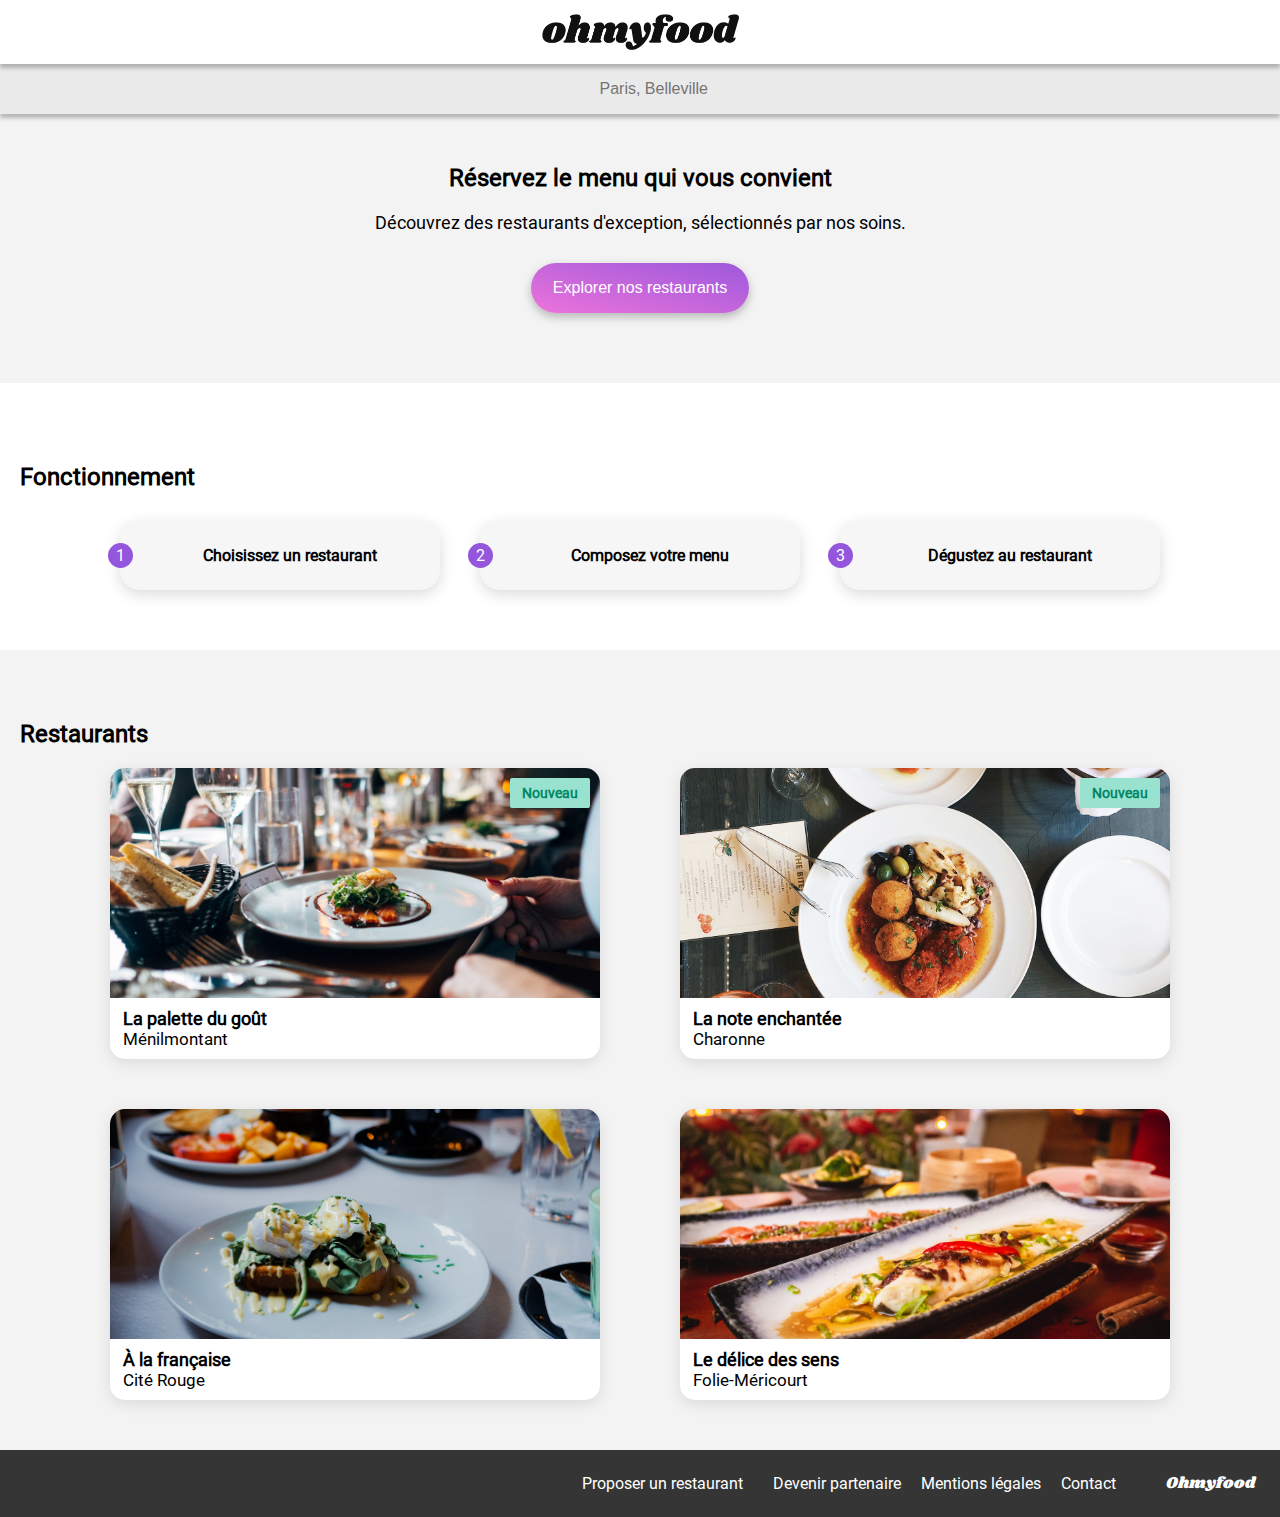
==== index.html @ fae08558 "modification de la page d'accueil + Rajout des div check pour les animations de la page restaurant" ====
<!DOCTYPE html>
<html lang="fr">
<head>
    <meta charset="UTF-8">
    <meta name="viewport" content="width=device-width, initial-scale=1.0">
    <link rel="stylesheet" href="assets/source/css/accueil.css">
    <link rel="stylesheet" href="https://cdnjs.cloudflare.com/ajax/libs/font-awesome/6.2.1/css/all.min.css"
    integrity="sha512-MV7K8+y+gLIBoVD59lQIYicR65iaqukzvf/nwasF0nqhPay5w/9lJmVM2hMDcnK1OnMGCdVK+iQrJ7lzPJQd1w=="
    crossorigin="anonymous" referrerpolicy="no-referrer">
    <link rel="preconnect" href="https://fonts.googleapis.com">
    <link rel="preconnect" href="https://fonts.gstatic.com" crossorigin>
    <link href="https://fonts.googleapis.com/css2?family=Shrikhand&display=swap" rel="stylesheet">
    <title>OHMYFOOD</title>
</head>
<body>
<!-- INDEX
<a href="restaurants/palette.html">lien vers palette</a> -->

<header>
    <img src="./assets/images/logo/ohmyfood.png" alt="logo du site ohmyfood">
</header>

<main>

   <!-- Localisation --> 
    <div class="localisation-container">
        <i class="fa-solid fa-location-dot"></i>
        <input type="text" placeholder="Paris, Belleville"></input>
    </div>

    <!-- MENU -->
  <section class="menu">
    <div class="menu-reservation">
        <h1>Réservez le menu qui vous convient</h1>
        <p>Découvrez des restaurants d'exception, sélectionnés par nos soins.</p>
        <a href="#container-restaurants">
            <button class="btn btn-home" type="button">Explorer nos restaurants</button>
        </a>
    </div>
</section>

    <!--Fonctionnement-->
    <div class="container-fonctionnement">
        <h2>Fonctionnement</h2>

       <!--Container principale des 3 étapes--> 
        <div class="container-steps">

            <!--Étape 1-->
            <div class="step-fonctionnement">
                <div class="circle-number">1</div>
                <i class="fa-solid fa-mobile-screen-button"></i>
                <p>Choisissez un restaurant</p>
            </div>

            <!--Étape 2-->
            <div class="step-fonctionnement">
                <div class="circle-number">2</div>
                <i class="fa-solid fa-list-ul"></i>
                <p>Composez votre menu</p>
            </div>

           <!--Étape3--> 
            <div class="step-fonctionnement">
                <div class="circle-number">3</div>
                <i class="fa-solid fa-store"></i>
                <p>Dégustez au restaurant</p>
            </div>
          </div>
        </div>

            <!--Restaurants--> 
            <div id="container-restaurants">
                <h2>Restaurants</h2>

                <!--Container de toutes les cartes des restaurants-->    
                <div class="container-cards-restaurant">

                    <!--Premier restaurant-->
                  <a href="./restaurants/palette.html">
                    <article class="card-restaurant">
                        <div class="container-img">
                            <img src="./assets/images/restaurants/jay-wennington-N_Y88TWmGwA-unsplash.jpg" alt="image d'un plat au restaurant">
                            <p class="nouveau">Nouveau</p>
                        </div>

                    <div class="container-card-bottom">
                       <div class="container-text">
                        <h3>La palette du goût</h3>
                        <p>Ménilmontant</p>
                       </div>

                        <div class="container-icon">
                          <button type="button"><i class="fa-solid fa-heart"></i></button>
                        </div>
                       </div>
                    </article>
                   </a>

                    <!--Deuxième restaurant-->
                  
                    <a href="#">
                        <article class="card-restaurant">
                            <div class="container-img">
                                <img src="./assets/images/restaurants/stil-u2Lp8tXIcjw-unsplash.jpg" alt="image d'un plat au restaurant">
                                <p class="nouveau">Nouveau</p>
                            </div>
    
                        <div class="container-card-bottom">
                           <div class="container-text">
                            <h3>La note enchantée</h3>
                            <p>Charonne</p>
                           </div>
    
                            <div class="container-icon">
                              <button type="button"><i class="fa-sharp fa-regular fa-heart"></i></button>
                            </div>
                           </div>
                        </article>
                       </a>

                    <!--Troisième restaurant-->
                   <a href="#">
                    <article class="card-restaurant">
                        <div class="container-img">
                            <img src="./assets/images/restaurants/toa-heftiba-DQKerTsQwi0-unsplash.jpg" alt="image d'un plat au restaurant">
                        </div>

                    <div class="container-card-bottom">  
                       <div class="container-text">
                        <h3>À la française</h3>
                        <p>Cité Rouge</p>
                       </div>

                        <div class="container-icon">
                          <i class="fa-regular fa-heart heart-icon"></i>
                        </div>
                       </div>
                    </article>
                   </a>

                    <!--Quatrième restaurant-->
                   <a href="#">
                    <article class="card-restaurant">
                        <div class="container-img">
                            <img src="./assets/images/restaurants/louis-hansel-shotsoflouis-qNBGVyOCY8Q-unsplash.jpg" alt="image d'un plat au restaurant">
                        </div>

                    <div class="container-card-bottom">  
                       <div class="container-text">
                        <h3>Le délice des sens</h3>
                        <p>Folie-Méricourt</p>
                       </div>

                        <div class="container-icon">
                          <i class="fa-regular fa-heart heart-icon"></i>
                        </div>
                       </div>
                    </article>
                   </a>

                </div>
            </div>
</main>

<!--Footer-->
<footer>
   <a href="./index.html"><h4>Ohmyfood</h4></a>

<div class="container-link">
    <div class="link">
        <i class="fa-solid fa-utensils"></i>
        <a href="#"><p>Proposer un restaurant</p></a>
    </div>

    <div class="link">
        <i class="fa-solid fa-handshake-angle"></i>
        <a href="#"><p>Devenir partenaire</p></a>
    </div>

    <div class="container-link-nav">
    <a href="#">Mentions légales</a>
    <a href="#">Contact</a>
  </div>
</div>
</footer>
    
</body>
</html>
---- assets/source/css/accueil.css ----
@font-face {
  font-family: "font-title";
  src: url(../../fonts/Shrikhand-Regular.ttf);
}
@font-face {
  font-family: "font-text";
  src: url(../../fonts/Roboto-Regular.ttf);
}
* {
  margin: 0;
  padding: 0;
  box-sizing: border-box;
  list-style-type: none;
  text-decoration: none;
}

body {
  font-family: "font-text", sans-serif;
}

a {
  color: black;
}

/** HEADER **/
header {
  display: flex;
  align-items: center;
  justify-content: center;
  box-shadow: 0 4px 4px 0 rgba(0, 0, 0, 0.2509803922);
  position: relative;
  z-index: 2;
}
header img {
  width: 197px;
  height: 36px;
  margin: 14px;
}

/** BOUTONS**/
.btn {
  background: linear-gradient(193.33deg, #9356dc -11.44%, #ff79da 123.93%);
  border: none;
  border-radius: 25px;
  box-shadow: 0 4px 10px 0 rgba(0, 0, 0, 0.2509803922);
  margin-bottom: 20px;
  color: white;
  font-size: 16px;
  font-weight: 500;
  padding: 13px 18px;
  transition: 0.3s all;
  width: 200px;
}
.btn:hover {
  opacity: 0.8;
  cursor: pointer;
}

/** FOOTER **/
footer {
  background: #353535;
  color: #ffffff;
}
footer a {
  color: white;
}
@media screen and (min-width: 1024px) {
  footer {
    display: flex;
    flex-direction: row-reverse;
  }
}
footer h4 {
  font-family: "font-title", sans-serif;
  font-style: 18px;
  font-weight: 400;
  padding: 22px 25px;
  gap: 16px;
}
footer .container-link {
  display: flex;
  flex-direction: column;
  gap: 7px;
  padding: 0 25px;
}
@media screen and (min-width: 1024px) {
  footer .container-link {
    display: flex;
    flex-direction: row;
    align-items: center;
    justify-content: center;
    gap: 20px;
  }
}
footer .link {
  display: flex;
  gap: 10px;
}
footer .link i {
  font-size: 11px;
  display: flex;
  justify-content: center;
  align-items: center;
}
footer .container-link-nav {
  display: flex;
  flex-direction: column;
  gap: 7px;
  padding-bottom: 30px;
}
@media screen and (min-width: 1024px) {
  footer .container-link-nav {
    display: flex;
    flex-direction: row;
    padding: 0;
    gap: 20px;
  }
}
footer .container-link-nav a {
  color: white;
  font-style: 16px;
}

/** LOCALISATION **/
.localisation-container {
  background: #eaeaea;
  display: flex;
  justify-content: center;
  align-items: center;
  gap: 17px;
  height: 50px;
  box-shadow: 0 4px 4px 0 rgba(0, 0, 0, 0.2509803922);
  position: relative;
  z-index: 1;
}
.localisation-container i {
  color: #353535;
  width: 12px;
  height: 16px;
}
.localisation-container input {
  font-size: 16px;
  max-width: 110px;
  background: transparent;
  border: none;
}

/** MENU **/
.menu {
  display: flex;
  justify-content: center;
  align-items: center;
  background: #f3f3f3;
}
.menu .menu-reservation {
  width: 80%;
  text-align: center;
  margin-bottom: 50px;
}
.menu .menu-reservation h1 {
  font-size: 24px;
  line-height: 28px;
  margin: 50px 0 20px;
}
.menu .menu-reservation p {
  font-size: 18px;
  line-height: 21px;
  margin-bottom: 30px;
}
.menu .menu-reservation .btn-home {
  width: 218px;
  height: 50px;
}

/** FONCTIONNEMENT **/
.container-fonctionnement {
  padding: 60px 0;
}
.container-fonctionnement h2 {
  max-width: 200px;
  margin: 20px;
}
.container-fonctionnement .container-steps {
  margin-top: 30px;
  display: flex;
  justify-content: center;
  align-items: center;
  flex-direction: column;
  flex-wrap: wrap;
  padding: 0 20px;
  gap: 40px;
}
@media screen and (min-width: 720px) {
  .container-fonctionnement .container-steps {
    flex-direction: column;
  }
}
@media screen and (min-width: 1024px) {
  .container-fonctionnement .container-steps {
    display: flex;
    flex-direction: row;
  }
}
.container-fonctionnement .step-fonctionnement {
  display: flex;
  justify-content: center;
  align-items: center;
  gap: 20px;
  background: #f6f6f6;
  max-width: 320px;
  border-radius: 20px;
  box-shadow: 0 4px 15px 0 rgba(0, 0, 0, 0.1490196078);
  position: relative;
  flex: 1;
  padding: 25px 40px;
}
.container-fonctionnement .circle-number {
  display: flex;
  justify-content: center;
  align-items: center;
  background: #9356dc;
  width: 25px;
  height: 25px;
  border-radius: 50px;
  color: white;
  position: absolute;
  left: -12px;
  top: calc(50% - 12.5px);
}
.container-fonctionnement i {
  color: #7e7e7e;
}
.container-fonctionnement .fa-store {
  color: #9356dc;
}
.container-fonctionnement p {
  font-size: 16px;
  font-weight: 600;
}

/** RESTAURANT **/
#container-restaurants {
  padding: 50px 0;
  background: #f3f3f3;
}
#container-restaurants h2 {
  font-size: 24px;
  margin: 20px;
}
#container-restaurants .container-cards-restaurant {
  display: flex;
  justify-content: center;
  align-items: center;
  flex-direction: column;
  gap: 40px;
  padding: 0 20px;
  max-width: 1080px;
  margin: 0 auto;
}
@media screen and (min-width: 1024px) {
  #container-restaurants .container-cards-restaurant {
    display: grid;
    grid-template-columns: repeat(2, 1fr);
    grid-gap: 30px 10px;
  }
}
@media screen and (min-width: 1200px) {
  #container-restaurants .container-cards-restaurant {
    grid-gap: 50px 80px;
  }
}
#container-restaurants .container-cards-restaurant a {
  position: relative;
  z-index: 1;
}
@media screen and (min-width: 769px) {
  #container-restaurants .container-cards-restaurant a {
    display: flex;
    align-items: center;
    justify-content: center;
  }
}
#container-restaurants .card-restaurant {
  background: #ffffff;
  height: auto;
  border-radius: 15px;
  box-shadow: 0 4px 15px 0 rgba(0, 0, 0, 0.1019607843);
  position: relative;
  width: 300px;
  max-width: 490px;
}
@media screen and (min-width: 375px) {
  #container-restaurants .card-restaurant {
    width: 350px;
  }
}
@media screen and (min-width: 1024px) {
  #container-restaurants .card-restaurant {
    width: 490px;
  }
}
#container-restaurants .container-img {
  display: flex;
}
#container-restaurants .container-img img {
  width: 100%;
  border-top-left-radius: 15px;
  border-top-right-radius: 15px;
  height: 230px;
  object-fit: cover;
}
#container-restaurants .container-img .nouveau {
  position: absolute;
  top: 10px;
  right: 10px;
  background: #99e2d0;
  width: 80px;
  height: 30px;
  display: flex;
  justify-content: center;
  align-items: center;
  border-radius: 2px;
  font-size: 14px;
  color: #008766;
  font-weight: 600;
}
#container-restaurants .container-card-bottom {
  display: flex;
  padding: 10px 0;
}
#container-restaurants .container-card-bottom .container-text {
  margin-left: 13px;
  width: 70%;
}
#container-restaurants .container-card-bottom .container-text h3 {
  font-size: 18px;
}
#container-restaurants .container-card-bottom .container-text p {
  font-size: 17px;
}
#container-restaurants .container-card-bottom .container-icon {
  display: flex;
  align-items: center;
  justify-content: end;
  width: 30%;
}
#container-restaurants .container-card-bottom .container-icon button {
  background: none;
  border: none;
  cursor: pointer;
}
#container-restaurants .container-card-bottom .container-icon i {
  margin-right: 13px;
  font-size: 22px;
  font-weight: lighter;
  position: absolute;
  z-index: 2;
  right: 0;
}
#container-restaurants .container-card-bottom .container-icon i:active, #container-restaurants .container-card-bottom .container-icon i:hover {
  background: linear-gradient(to bottom, #FF79DA, #9356DC);
  background-clip: text;
  color: transparent;
}

/*# sourceMappingURL=accueil.css.map */
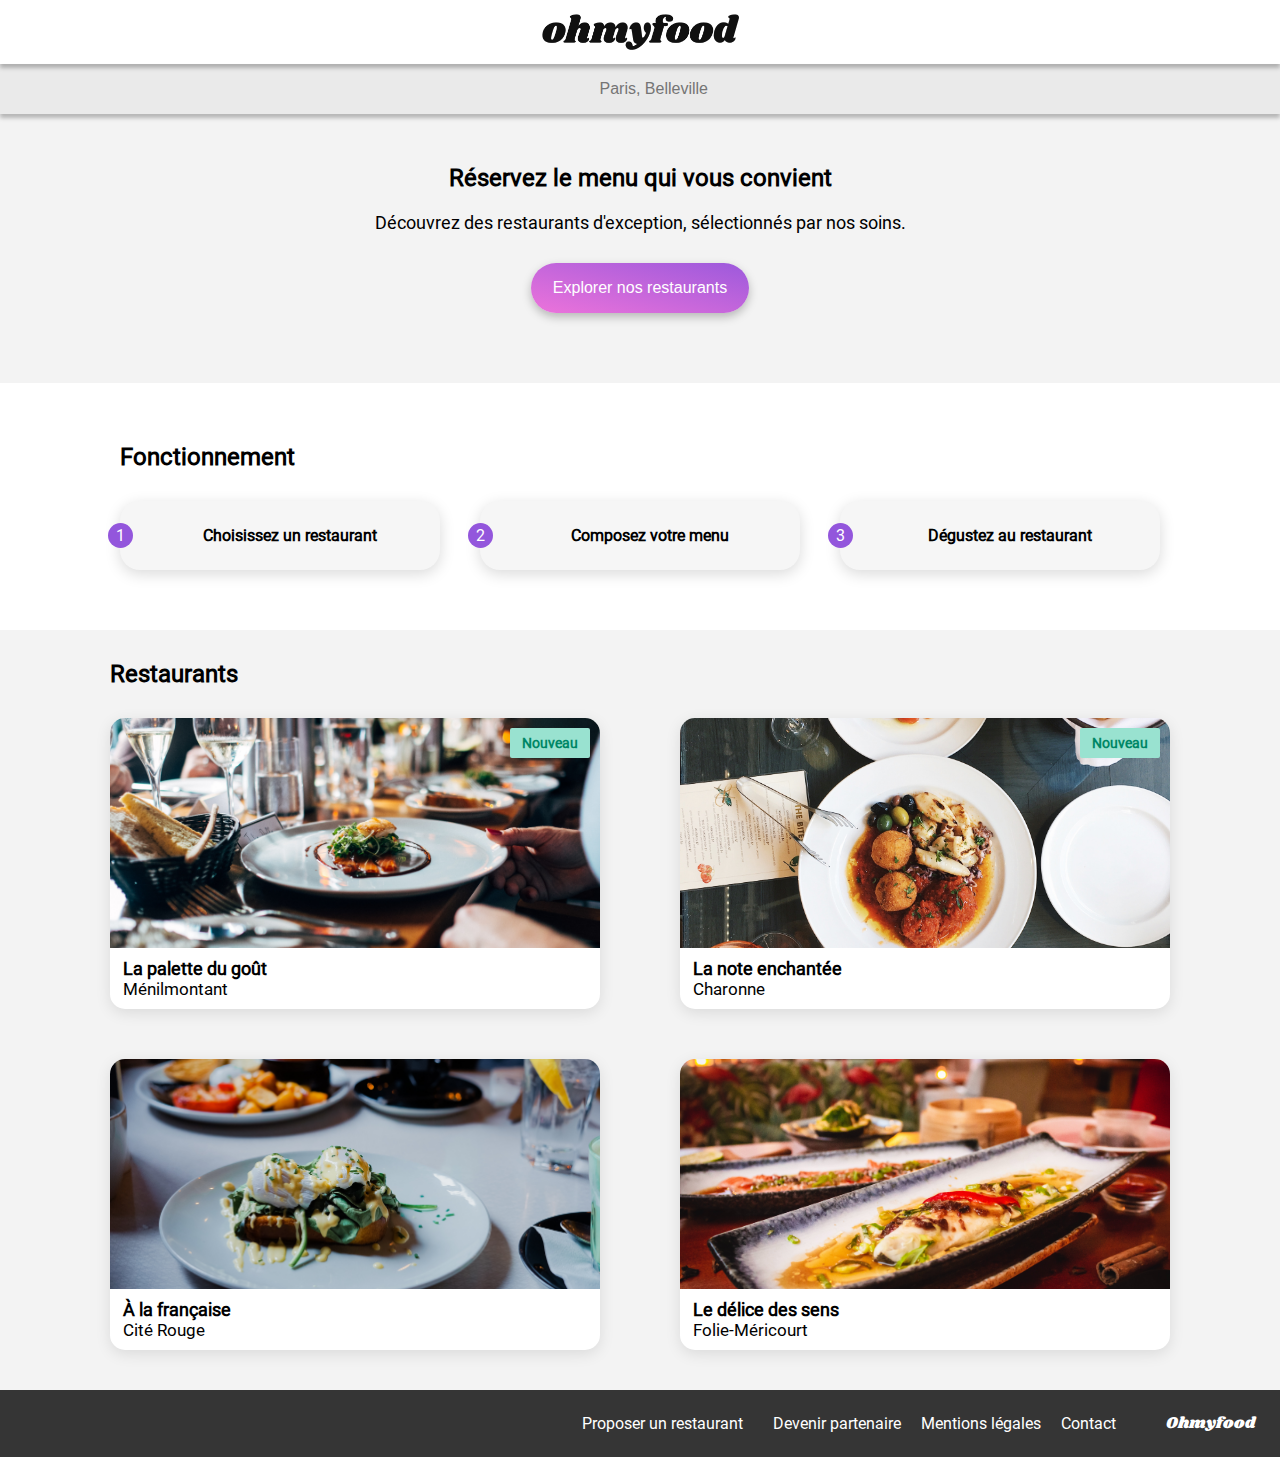
==== commit 3dad5616: "modification  de la page restaurant bug des titres" ====
--- a/index.html
+++ b/index.html
@@ -40,6 +40,7 @@
 </section>
 
     <!--Fonctionnement-->
+    <div class="container-principal-fonctionnement">
     <div class="container-fonctionnement">
         <h2>Fonctionnement</h2>
 
@@ -68,8 +69,10 @@
             </div>
           </div>
         </div>
+    </div>
 
             <!--Restaurants--> 
+        <div class="container-principal-restaurant">
             <div id="container-restaurants">
                 <h2>Restaurants</h2>
 
@@ -161,6 +164,7 @@
 
                 </div>
             </div>
+        </div> 
 </main>
 
 <!--Footer-->
@@ -180,7 +184,7 @@
 
     <div class="container-link-nav">
     <a href="#">Mentions légales</a>
-    <a href="#">Contact</a>
+    <a href="mailto:mail@mail.fr">Contact</a>
   </div>
 </div>
 </footer>
--- a/assets/source/css/accueil.css
+++ b/assets/source/css/accueil.css
@@ -173,35 +173,39 @@
 }
 
 /** FONCTIONNEMENT **/
-.container-fonctionnement {
-  padding: 60px 0;
-}
-.container-fonctionnement h2 {
+.container-principal-fonctionnement {
+  display: flex;
+  justify-content: center;
+  align-items: center;
+  flex-direction: column;
+}
+.container-principal-fonctionnement .container-fonctionnement {
+  padding: 60px;
+}
+.container-principal-fonctionnement .container-fonctionnement h2 {
   max-width: 200px;
-  margin: 20px;
-}
-.container-fonctionnement .container-steps {
+}
+.container-principal-fonctionnement .container-fonctionnement .container-steps {
   margin-top: 30px;
   display: flex;
-  justify-content: center;
-  align-items: center;
+  align-items: center;
+  justify-content: flex-start;
   flex-direction: column;
   flex-wrap: wrap;
-  padding: 0 20px;
   gap: 40px;
 }
 @media screen and (min-width: 720px) {
-  .container-fonctionnement .container-steps {
+  .container-principal-fonctionnement .container-fonctionnement .container-steps {
     flex-direction: column;
   }
 }
 @media screen and (min-width: 1024px) {
-  .container-fonctionnement .container-steps {
+  .container-principal-fonctionnement .container-fonctionnement .container-steps {
     display: flex;
     flex-direction: row;
   }
 }
-.container-fonctionnement .step-fonctionnement {
+.container-principal-fonctionnement .container-fonctionnement .step-fonctionnement {
   display: flex;
   justify-content: center;
   align-items: center;
@@ -212,9 +216,14 @@
   box-shadow: 0 4px 15px 0 rgba(0, 0, 0, 0.1490196078);
   position: relative;
   flex: 1;
-  padding: 25px 40px;
-}
-.container-fonctionnement .circle-number {
+  padding: 25px;
+}
+@media screen and (min-width: 1024px) {
+  .container-principal-fonctionnement .container-fonctionnement .step-fonctionnement {
+    width: 400px;
+  }
+}
+.container-principal-fonctionnement .container-fonctionnement .circle-number {
   display: flex;
   justify-content: center;
   align-items: center;
@@ -227,60 +236,63 @@
   left: -12px;
   top: calc(50% - 12.5px);
 }
-.container-fonctionnement i {
+.container-principal-fonctionnement .container-fonctionnement i {
   color: #7e7e7e;
 }
-.container-fonctionnement .fa-store {
+.container-principal-fonctionnement .container-fonctionnement .fa-store {
   color: #9356dc;
 }
-.container-fonctionnement p {
+.container-principal-fonctionnement .container-fonctionnement p {
   font-size: 16px;
   font-weight: 600;
 }
 
 /** RESTAURANT **/
-#container-restaurants {
-  padding: 50px 0;
+.container-principal-restaurant {
+  display: flex;
+  justify-content: center;
+  align-items: center;
   background: #f3f3f3;
 }
-#container-restaurants h2 {
+.container-principal-restaurant #container-restaurants {
+  margin-bottom: 40px;
+}
+.container-principal-restaurant #container-restaurants h2 {
   font-size: 24px;
-  margin: 20px;
-}
-#container-restaurants .container-cards-restaurant {
+  margin: 30px 0;
+}
+.container-principal-restaurant #container-restaurants .container-cards-restaurant {
   display: flex;
   justify-content: center;
   align-items: center;
   flex-direction: column;
   gap: 40px;
-  padding: 0 20px;
   max-width: 1080px;
-  margin: 0 auto;
-}
-@media screen and (min-width: 1024px) {
-  #container-restaurants .container-cards-restaurant {
+}
+@media screen and (min-width: 1024px) {
+  .container-principal-restaurant #container-restaurants .container-cards-restaurant {
     display: grid;
     grid-template-columns: repeat(2, 1fr);
     grid-gap: 30px 10px;
   }
 }
 @media screen and (min-width: 1200px) {
-  #container-restaurants .container-cards-restaurant {
+  .container-principal-restaurant #container-restaurants .container-cards-restaurant {
     grid-gap: 50px 80px;
   }
 }
-#container-restaurants .container-cards-restaurant a {
+.container-principal-restaurant #container-restaurants .container-cards-restaurant a {
   position: relative;
   z-index: 1;
 }
 @media screen and (min-width: 769px) {
-  #container-restaurants .container-cards-restaurant a {
+  .container-principal-restaurant #container-restaurants .container-cards-restaurant a {
     display: flex;
     align-items: center;
     justify-content: center;
   }
 }
-#container-restaurants .card-restaurant {
+.container-principal-restaurant #container-restaurants .card-restaurant {
   background: #ffffff;
   height: auto;
   border-radius: 15px;
@@ -290,26 +302,26 @@
   max-width: 490px;
 }
 @media screen and (min-width: 375px) {
-  #container-restaurants .card-restaurant {
+  .container-principal-restaurant #container-restaurants .card-restaurant {
     width: 350px;
   }
 }
 @media screen and (min-width: 1024px) {
-  #container-restaurants .card-restaurant {
+  .container-principal-restaurant #container-restaurants .card-restaurant {
     width: 490px;
   }
 }
-#container-restaurants .container-img {
-  display: flex;
-}
-#container-restaurants .container-img img {
+.container-principal-restaurant #container-restaurants .container-img {
+  display: flex;
+}
+.container-principal-restaurant #container-restaurants .container-img img {
   width: 100%;
   border-top-left-radius: 15px;
   border-top-right-radius: 15px;
   height: 230px;
   object-fit: cover;
 }
-#container-restaurants .container-img .nouveau {
+.container-principal-restaurant #container-restaurants .container-img .nouveau {
   position: absolute;
   top: 10px;
   right: 10px;
@@ -324,32 +336,32 @@
   color: #008766;
   font-weight: 600;
 }
-#container-restaurants .container-card-bottom {
+.container-principal-restaurant #container-restaurants .container-card-bottom {
   display: flex;
   padding: 10px 0;
 }
-#container-restaurants .container-card-bottom .container-text {
+.container-principal-restaurant #container-restaurants .container-card-bottom .container-text {
   margin-left: 13px;
   width: 70%;
 }
-#container-restaurants .container-card-bottom .container-text h3 {
+.container-principal-restaurant #container-restaurants .container-card-bottom .container-text h3 {
   font-size: 18px;
 }
-#container-restaurants .container-card-bottom .container-text p {
+.container-principal-restaurant #container-restaurants .container-card-bottom .container-text p {
   font-size: 17px;
 }
-#container-restaurants .container-card-bottom .container-icon {
+.container-principal-restaurant #container-restaurants .container-card-bottom .container-icon {
   display: flex;
   align-items: center;
   justify-content: end;
   width: 30%;
 }
-#container-restaurants .container-card-bottom .container-icon button {
+.container-principal-restaurant #container-restaurants .container-card-bottom .container-icon button {
   background: none;
   border: none;
   cursor: pointer;
 }
-#container-restaurants .container-card-bottom .container-icon i {
+.container-principal-restaurant #container-restaurants .container-card-bottom .container-icon i {
   margin-right: 13px;
   font-size: 22px;
   font-weight: lighter;
@@ -357,7 +369,7 @@
   z-index: 2;
   right: 0;
 }
-#container-restaurants .container-card-bottom .container-icon i:active, #container-restaurants .container-card-bottom .container-icon i:hover {
+.container-principal-restaurant #container-restaurants .container-card-bottom .container-icon i:active, .container-principal-restaurant #container-restaurants .container-card-bottom .container-icon i:hover {
   background: linear-gradient(to bottom, #FF79DA, #9356DC);
   background-clip: text;
   color: transparent;
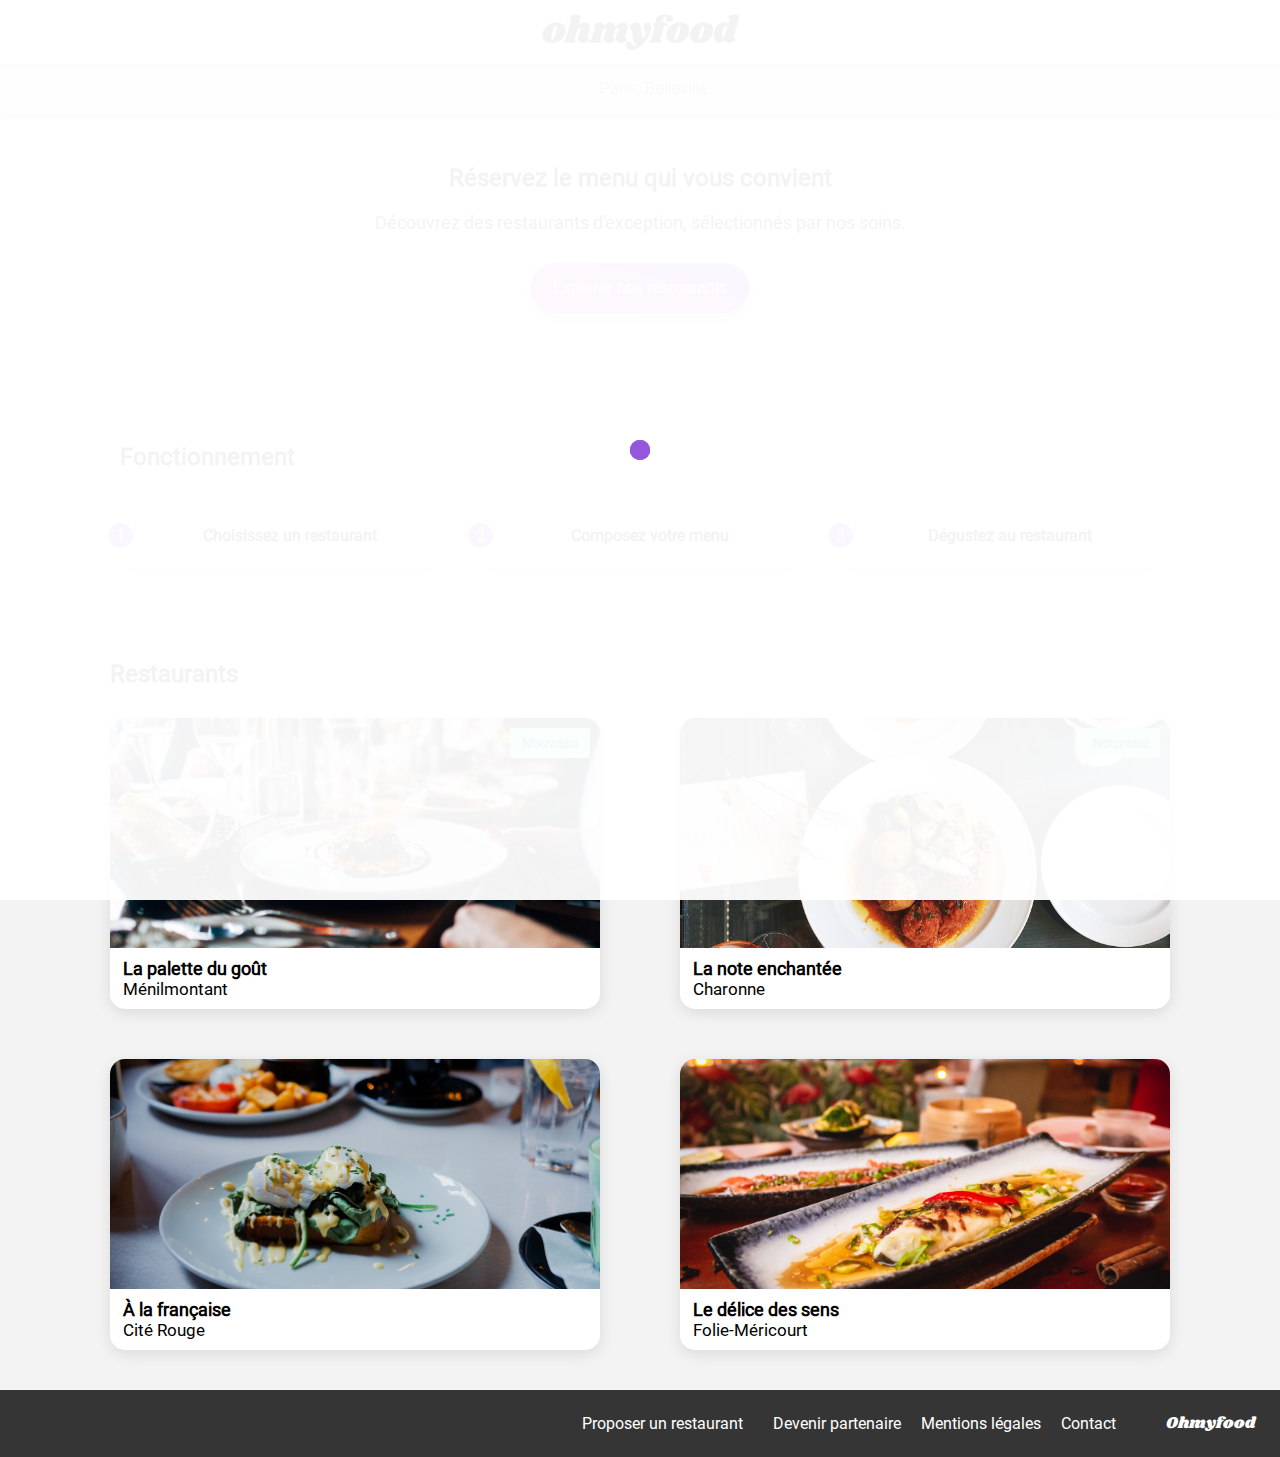
==== commit 8bf65567: "Animation du loader à l'entrée de la page accueil + animation des menus à l'entrée de la page restau" ====
--- a/index.html
+++ b/index.html
@@ -13,8 +13,17 @@
     <title>OHMYFOOD</title>
 </head>
 <body>
-<!-- INDEX
-<a href="restaurants/palette.html">lien vers palette</a> -->
+   <!-- LOADER --> 
+   <div class="loader">
+    <div class="background"></div>
+    <div class="spinner">
+      <div></div>
+      <div></div>
+      <div></div>
+      <div></div>
+      <div></div>
+    </div>
+  </div>
 
 <header>
     <img src="./assets/images/logo/ohmyfood.png" alt="logo du site ohmyfood">
@@ -94,6 +103,7 @@
                        </div>
 
                         <div class="container-icon">
+                          <button type="button"><i class="fa-regular fa-heart"></i></i></button>
                           <button type="button"><i class="fa-solid fa-heart"></i></button>
                         </div>
                        </div>
@@ -117,6 +127,7 @@
     
                             <div class="container-icon">
                               <button type="button"><i class="fa-sharp fa-regular fa-heart"></i></button>
+                              <button type="button"><i class="fa-solid fa-heart"></i></button>
                             </div>
                            </div>
                         </article>
@@ -136,7 +147,8 @@
                        </div>
 
                         <div class="container-icon">
-                          <i class="fa-regular fa-heart heart-icon"></i>
+                          <button><i class="fa-regular fa-heart heart-icon"></i></button>
+                          <button type="button"><i class="fa-solid fa-heart"></i></button>
                         </div>
                        </div>
                     </article>
@@ -156,7 +168,9 @@
                        </div>
 
                         <div class="container-icon">
-                          <i class="fa-regular fa-heart heart-icon"></i>
+                         <button><i class="fa-regular fa-heart heart-icon"></i></button>
+                         <button type="button"><i class="fa-solid fa-heart"></i></button>
+                          
                         </div>
                        </div>
                     </article>
--- a/assets/source/css/accueil.css
+++ b/assets/source/css/accueil.css
@@ -54,6 +54,37 @@
 .btn:hover {
   opacity: 0.8;
   cursor: pointer;
+  box-shadow: 0 10px 8px 0 rgba(0, 0, 0, 0.2509803922);
+}
+
+/*** Animation des coeurs ***/
+button {
+  background: none;
+  border: none;
+  cursor: pointer;
+}
+button .fa-regular {
+  font-size: 25px;
+  bottom: 10px;
+  right: 0;
+  position: absolute;
+}
+button .fa-regular:hover {
+  opacity: 0;
+}
+button .fa-solid {
+  font-size: 25px;
+  opacity: 0;
+  bottom: 10px;
+  right: 0;
+  position: absolute;
+}
+button .fa-solid:hover {
+  background: linear-gradient(to bottom, #FF79DA, #9356DC);
+  background-clip: text;
+  color: transparent;
+  opacity: 1;
+  transition: 0.3;
 }
 
 /** FOOTER **/
@@ -121,6 +152,78 @@
   font-style: 16px;
 }
 
+/*** LOADER ***/
+.loader {
+  position: fixed;
+  top: 0;
+  left: 0;
+  width: 100vw;
+  height: 100vh;
+  display: flex;
+  justify-content: center;
+  align-items: center;
+  z-index: 9999;
+  animation: fadeOut 3s forwards;
+}
+.loader .background {
+  position: absolute;
+  top: 0;
+  left: 0;
+  width: 100%;
+  height: 100%;
+  background-color: rgba(255, 255, 255, 0.952);
+}
+.loader .spinner {
+  position: relative;
+  width: 20.2px;
+  height: 20.2px;
+}
+.loader .spinner div {
+  animation: spinner-4t3wzl 1.875s infinite backwards;
+  background-color: #9356dc;
+  border-radius: 50%;
+  height: 100%;
+  width: 100%;
+  position: absolute;
+}
+.loader .spinner div:nth-child(1) {
+  animation-delay: 0.15s;
+  background-color: rgba(147, 86, 220, 0.9);
+}
+.loader .spinner div:nth-child(2) {
+  animation-delay: 0.3s;
+  background-color: rgba(147, 86, 220, 0.8);
+}
+.loader .spinner div:nth-child(3) {
+  animation-delay: 0.45s;
+  background-color: rgba(147, 86, 220, 0.7);
+}
+.loader .spinner div:nth-child(4) {
+  animation-delay: 0.6s;
+  background-color: rgba(147, 86, 220, 0.6);
+}
+.loader .spinner div:nth-child(5) {
+  animation-delay: 0.75s;
+  background-color: rgba(147, 86, 220, 0.5);
+}
+
+@keyframes spinner-4t3wzl {
+  0% {
+    transform: rotate(0deg) translateY(-200%);
+  }
+  60%, 100% {
+    transform: rotate(360deg) translateY(-200%);
+  }
+}
+@keyframes fadeOut {
+  0% {
+    opacity: 1;
+  }
+  100% {
+    opacity: 0;
+    visibility: hidden;
+  }
+}
 /** LOCALISATION **/
 .localisation-container {
   background: #eaeaea;
@@ -339,6 +442,7 @@
 .container-principal-restaurant #container-restaurants .container-card-bottom {
   display: flex;
   padding: 10px 0;
+  position: relative;
 }
 .container-principal-restaurant #container-restaurants .container-card-bottom .container-text {
   margin-left: 13px;
@@ -361,18 +465,28 @@
   border: none;
   cursor: pointer;
 }
-.container-principal-restaurant #container-restaurants .container-card-bottom .container-icon i {
-  margin-right: 13px;
-  font-size: 22px;
-  font-weight: lighter;
-  position: absolute;
-  z-index: 2;
-  right: 0;
-}
-.container-principal-restaurant #container-restaurants .container-card-bottom .container-icon i:active, .container-principal-restaurant #container-restaurants .container-card-bottom .container-icon i:hover {
+.container-principal-restaurant #container-restaurants .container-card-bottom .container-icon button .fa-solid {
+  position: absolute;
+  right: 15px;
+  bottom: 22px;
+  font-size: 25px;
+  opacity: 0;
+}
+.container-principal-restaurant #container-restaurants .container-card-bottom .container-icon button .fa-solid:hover {
   background: linear-gradient(to bottom, #FF79DA, #9356DC);
   background-clip: text;
   color: transparent;
+  opacity: 1;
+  transition: 0.3s;
+}
+.container-principal-restaurant #container-restaurants .container-card-bottom .container-icon button .fa-regular {
+  position: absolute;
+  right: 15px;
+  bottom: 22px;
+  font-size: 25px;
+}
+.container-principal-restaurant #container-restaurants .container-card-bottom .container-icon button .fa-regular:hover {
+  opacity: 0;
 }
 
 /*# sourceMappingURL=accueil.css.map */
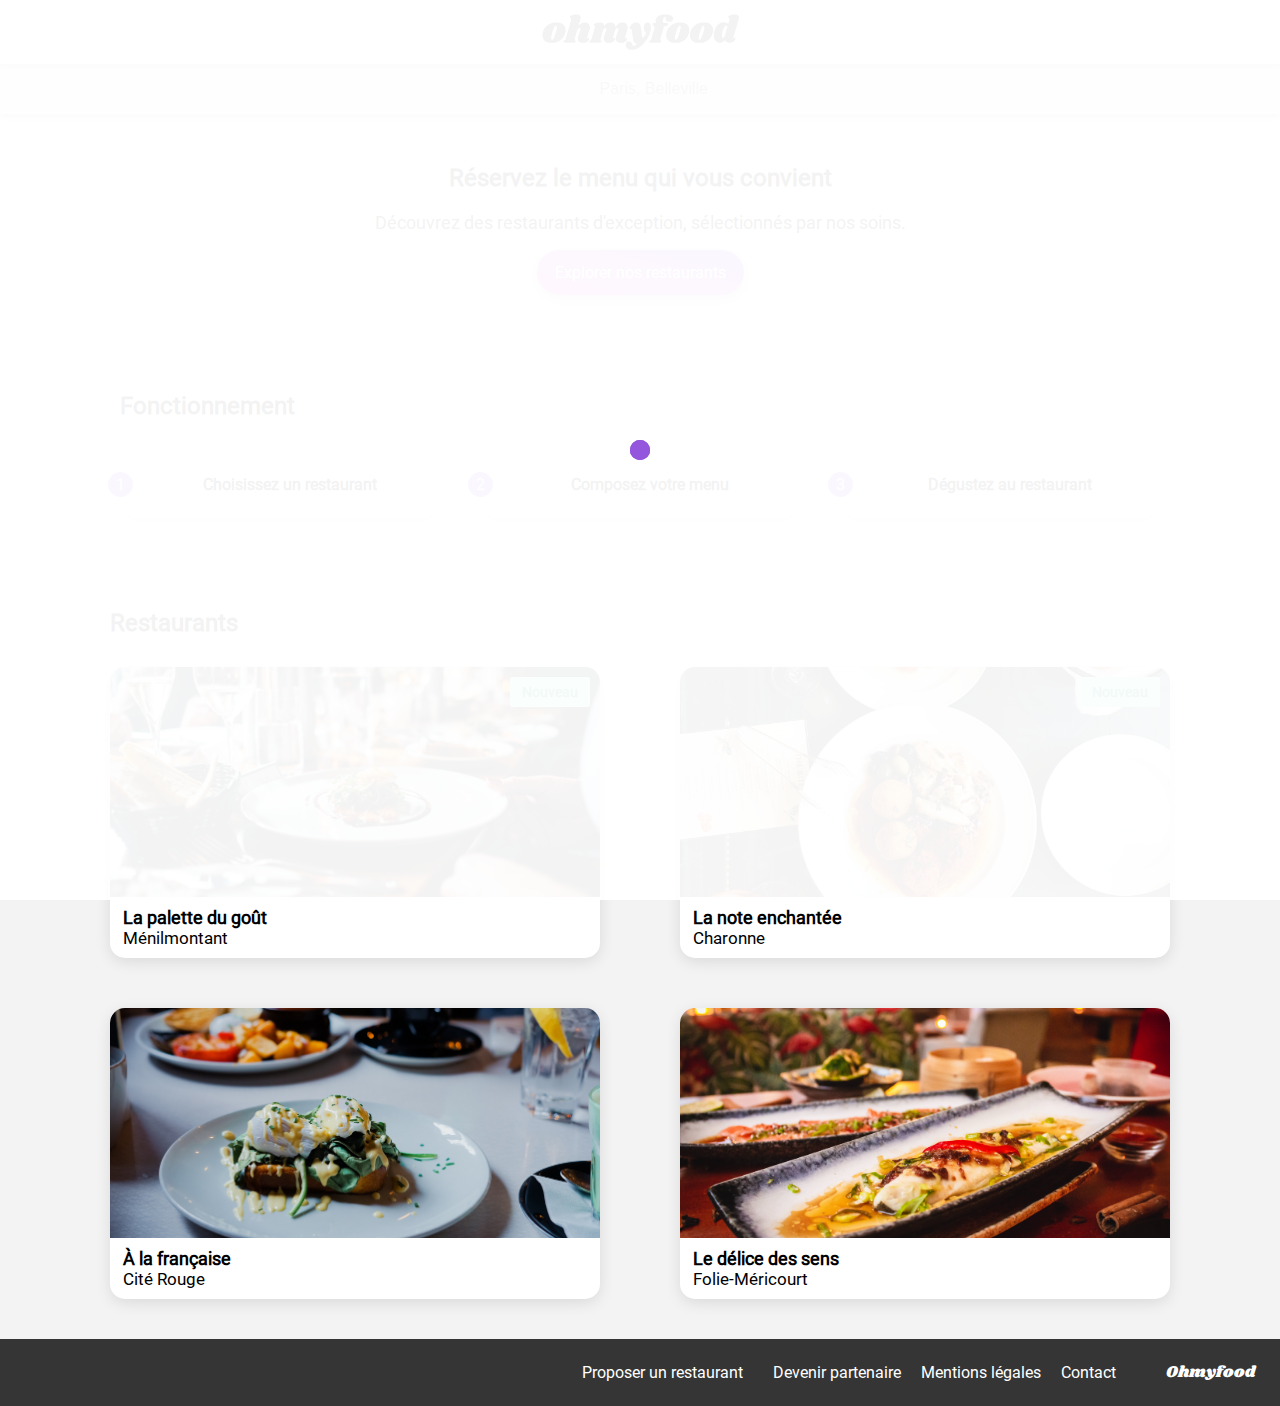
==== commit 1b4c7544: "modification Animation du loader à l'entrée de la page accueil + animation des menus à l'entrée de l" ====
--- a/index.html
+++ b/index.html
@@ -34,7 +34,7 @@
    <!-- Localisation --> 
     <div class="localisation-container">
         <i class="fa-solid fa-location-dot"></i>
-        <input type="text" placeholder="Paris, Belleville"></input>
+        <input type="text" placeholder="Paris, Belleville">
     </div>
 
     <!-- MENU -->
@@ -42,8 +42,7 @@
     <div class="menu-reservation">
         <h1>Réservez le menu qui vous convient</h1>
         <p>Découvrez des restaurants d'exception, sélectionnés par nos soins.</p>
-        <a href="#container-restaurants">
-            <button class="btn btn-home" type="button">Explorer nos restaurants</button>
+        <a href="#container-restaurants" class="btn btn-home">Explorer nos restaurants
         </a>
     </div>
 </section>
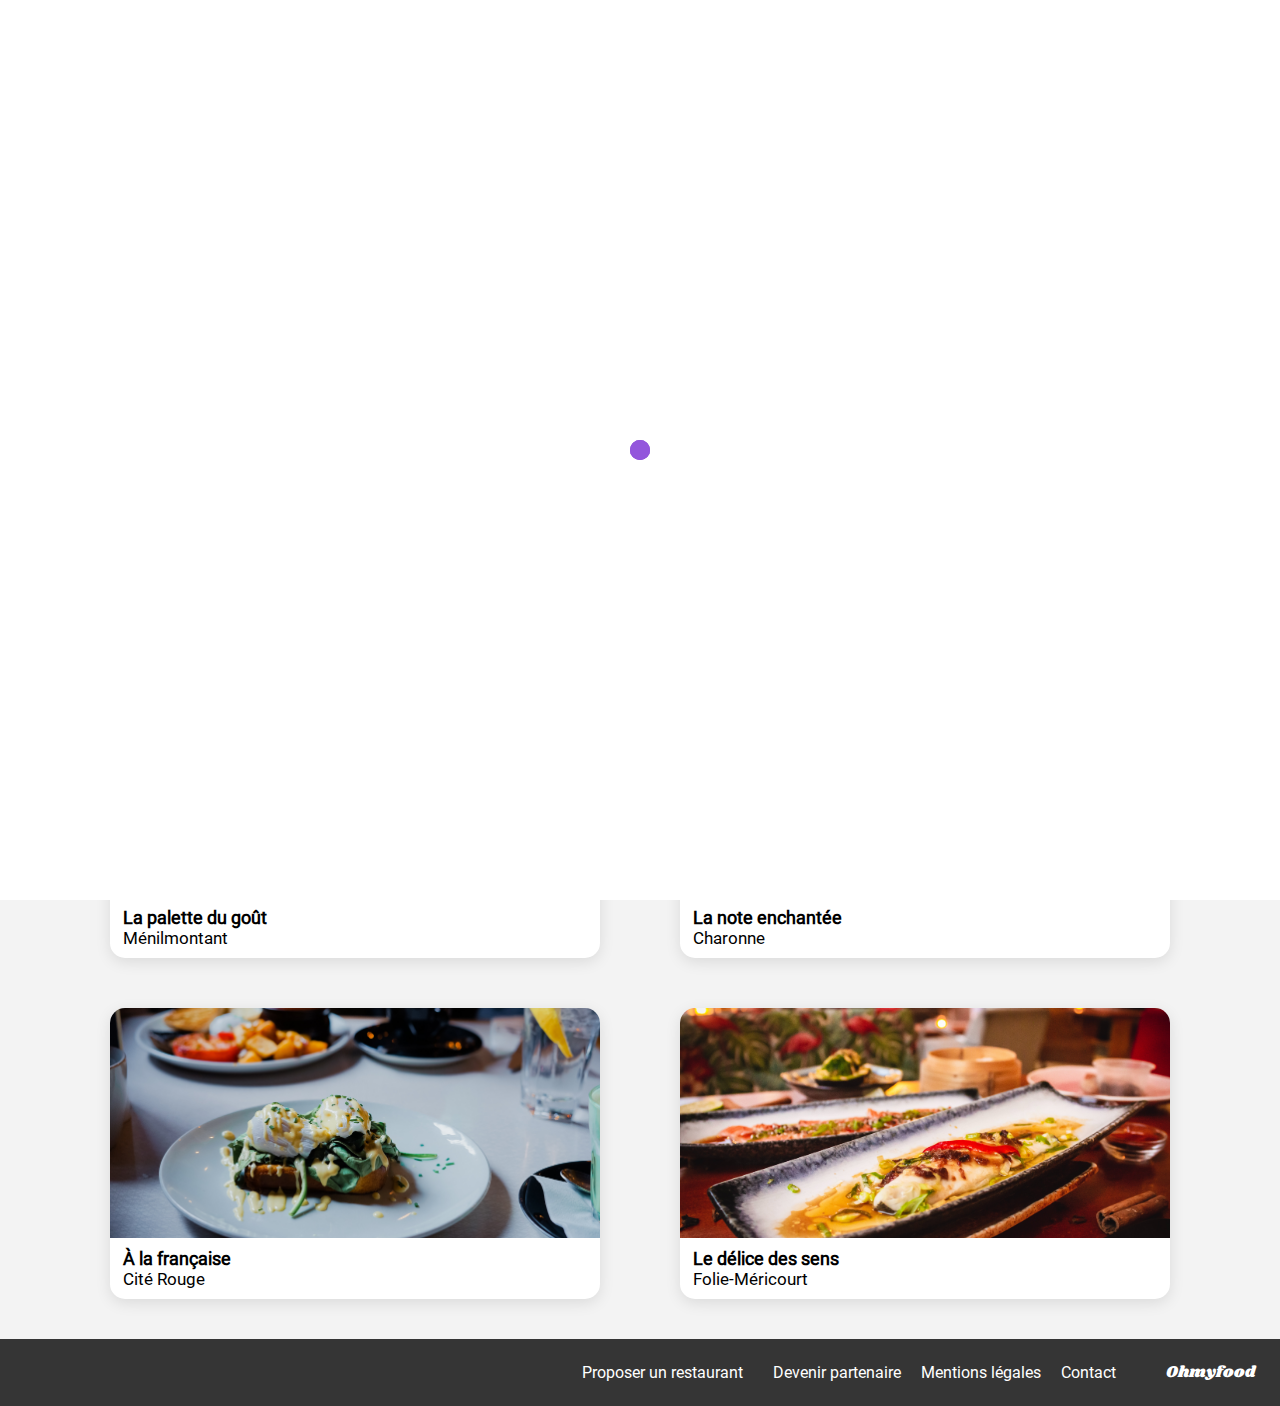
==== commit 583551c3: "corections page accueil et restaurant la palette + mise en place des autres pages restaurant" ====
--- a/index.html
+++ b/index.html
@@ -102,8 +102,9 @@
                        </div>
 
                         <div class="container-icon">
-                          <button type="button"><i class="fa-regular fa-heart"></i></i></button>
-                          <button type="button"><i class="fa-solid fa-heart"></i></button>
+                        
+                            <button type="button"><i class="fa-regular fa-heart"></i></button>
+                            <button type="button"><i class="fa-solid fa-heart"></i></button>
                         </div>
                        </div>
                     </article>
@@ -111,7 +112,7 @@
 
                     <!--Deuxième restaurant-->
                   
-                    <a href="#">
+                    <a href="./restaurants/note.html">
                         <article class="card-restaurant">
                             <div class="container-img">
                                 <img src="./assets/images/restaurants/stil-u2Lp8tXIcjw-unsplash.jpg" alt="image d'un plat au restaurant">
@@ -133,7 +134,7 @@
                        </a>
 
                     <!--Troisième restaurant-->
-                   <a href="#">
+                   <a href="./restaurants/francaise.html">
                     <article class="card-restaurant">
                         <div class="container-img">
                             <img src="./assets/images/restaurants/toa-heftiba-DQKerTsQwi0-unsplash.jpg" alt="image d'un plat au restaurant">
@@ -146,7 +147,7 @@
                        </div>
 
                         <div class="container-icon">
-                          <button><i class="fa-regular fa-heart heart-icon"></i></button>
+                          <button type="button"><i class="fa-regular fa-heart heart-icon"></i></button>
                           <button type="button"><i class="fa-solid fa-heart"></i></button>
                         </div>
                        </div>
@@ -154,7 +155,7 @@
                    </a>
 
                     <!--Quatrième restaurant-->
-                   <a href="#">
+                   <a href="./restaurants/delice.html">
                     <article class="card-restaurant">
                         <div class="container-img">
                             <img src="./assets/images/restaurants/louis-hansel-shotsoflouis-qNBGVyOCY8Q-unsplash.jpg" alt="image d'un plat au restaurant">
--- a/assets/source/css/accueil.css
+++ b/assets/source/css/accueil.css
@@ -72,19 +72,29 @@
 button .fa-regular:hover {
   opacity: 0;
 }
+@media screen and (min-width: 1024px) {
+  button .fa-regular {
+    right: 20%;
+  }
+}
 button .fa-solid {
   font-size: 25px;
   opacity: 0;
   bottom: 10px;
   right: 0;
   position: absolute;
+  transition: opacity 0.5s ease-in-out, transform 0.5s ease-in-out;
+  background: linear-gradient(to bottom, #ff79da, #9356dc);
+  -webkit-background-clip: text;
+  color: transparent;
 }
 button .fa-solid:hover {
-  background: linear-gradient(to bottom, #FF79DA, #9356DC);
-  background-clip: text;
-  color: transparent;
   opacity: 1;
-  transition: 0.3;
+}
+@media screen and (min-width: 1024px) {
+  button .fa-solid {
+    right: 20%;
+  }
 }
 
 /** FOOTER **/
@@ -163,7 +173,7 @@
   justify-content: center;
   align-items: center;
   z-index: 9999;
-  animation: fadeOut 3s forwards;
+  animation: fadeOut 4s forwards;
 }
 .loader .background {
   position: absolute;
@@ -171,7 +181,7 @@
   left: 0;
   width: 100%;
   height: 100%;
-  background-color: rgba(255, 255, 255, 0.952);
+  background-color: #fff;
 }
 .loader .spinner {
   position: relative;
@@ -219,6 +229,9 @@
   0% {
     opacity: 1;
   }
+  50% {
+    opacity: 1;
+  }
   100% {
     opacity: 0;
     visibility: hidden;
@@ -283,7 +296,7 @@
   flex-direction: column;
 }
 .container-principal-fonctionnement .container-fonctionnement {
-  padding: 60px;
+  padding: 60px 0;
 }
 .container-principal-fonctionnement .container-fonctionnement h2 {
   max-width: 200px;
@@ -402,7 +415,7 @@
   box-shadow: 0 4px 15px 0 rgba(0, 0, 0, 0.1019607843);
   position: relative;
   width: 300px;
-  max-width: 490px;
+  max-width: 590px;
 }
 @media screen and (min-width: 375px) {
   .container-principal-restaurant #container-restaurants .card-restaurant {
@@ -466,24 +479,24 @@
   cursor: pointer;
 }
 .container-principal-restaurant #container-restaurants .container-card-bottom .container-icon button .fa-solid {
+  font-size: 25px;
+  opacity: 0;
+  right: 15px;
+  bottom: 22px;
+  position: absolute;
+  transition: opacity 0.5s ease-in-out, transform 0.5s ease-in-out;
+  background: linear-gradient(to bottom, #FF79DA, #9356DC);
+  -webkit-background-clip: text;
+  color: transparent;
+}
+.container-principal-restaurant #container-restaurants .container-card-bottom .container-icon button .fa-solid:hover {
+  opacity: 1;
+}
+.container-principal-restaurant #container-restaurants .container-card-bottom .container-icon button .fa-regular {
   position: absolute;
   right: 15px;
   bottom: 22px;
   font-size: 25px;
-  opacity: 0;
-}
-.container-principal-restaurant #container-restaurants .container-card-bottom .container-icon button .fa-solid:hover {
-  background: linear-gradient(to bottom, #FF79DA, #9356DC);
-  background-clip: text;
-  color: transparent;
-  opacity: 1;
-  transition: 0.3s;
-}
-.container-principal-restaurant #container-restaurants .container-card-bottom .container-icon button .fa-regular {
-  position: absolute;
-  right: 15px;
-  bottom: 22px;
-  font-size: 25px;
 }
 .container-principal-restaurant #container-restaurants .container-card-bottom .container-icon button .fa-regular:hover {
   opacity: 0;
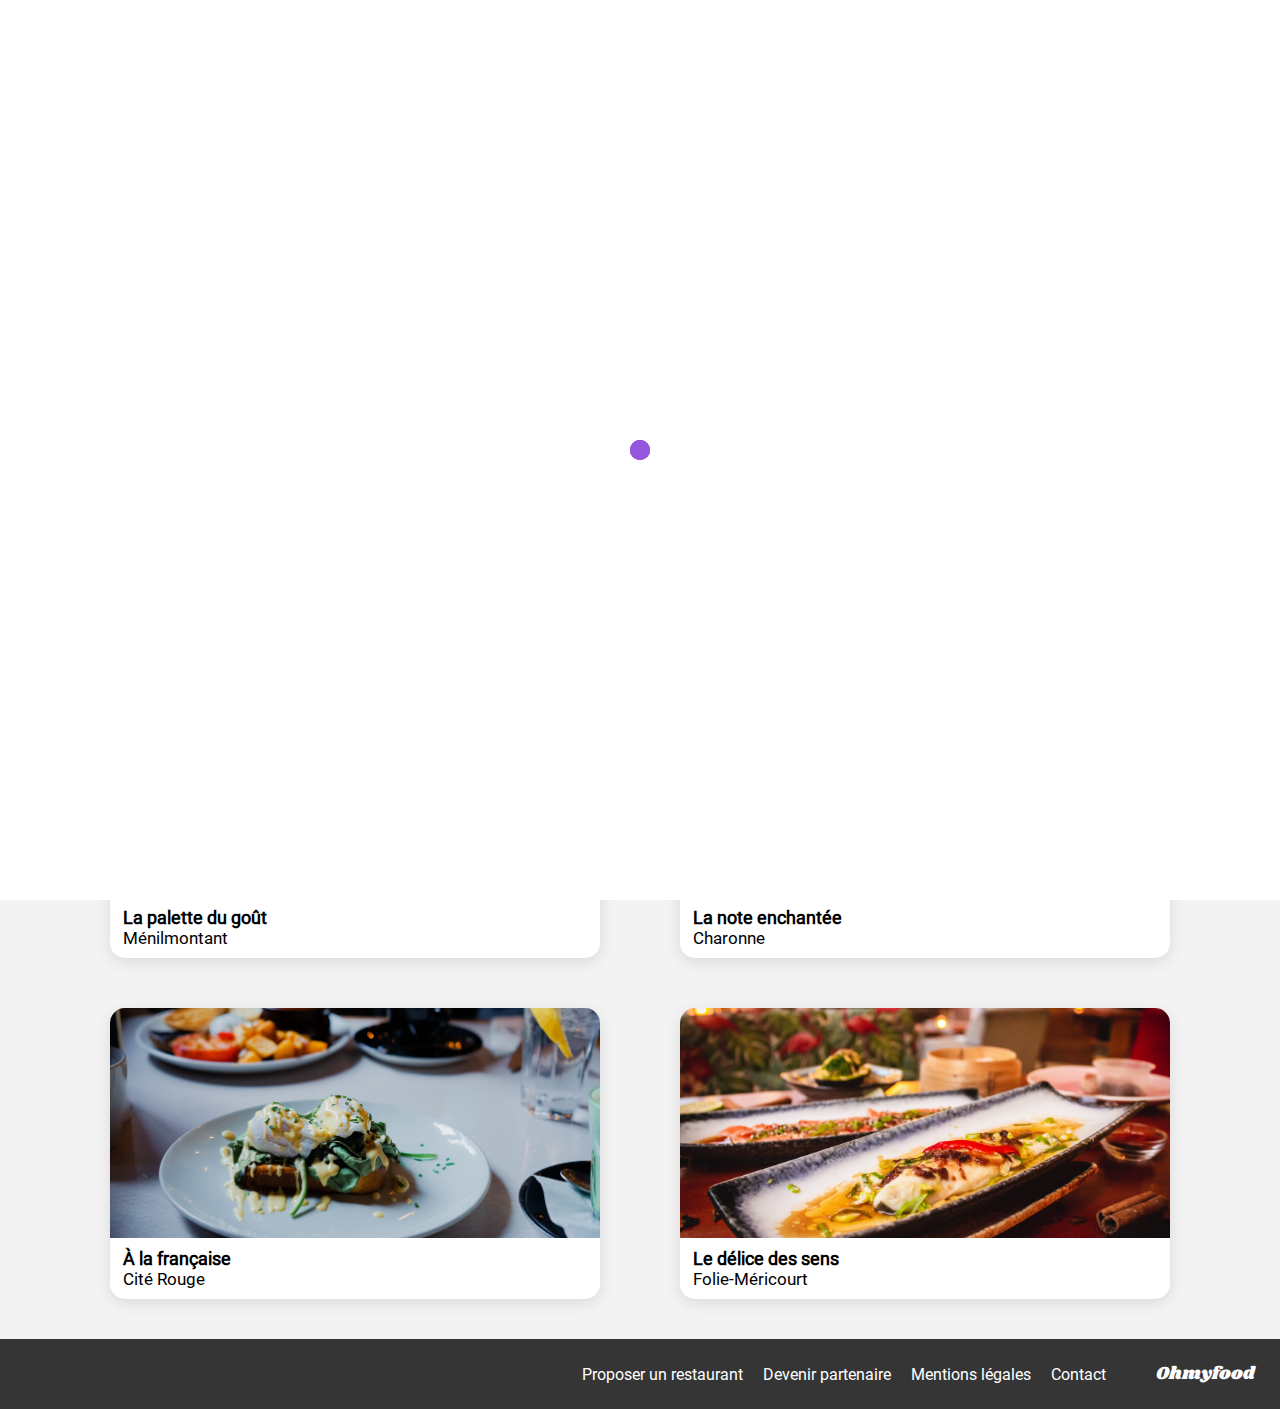
==== commit e4f2281b: "Modifications des coeurs et des titres des pages restaurants" ====
--- a/index.html
+++ b/index.html
@@ -102,9 +102,8 @@
                        </div>
 
                         <div class="container-icon">
-                        
-                            <button type="button"><i class="fa-regular fa-heart"></i></button>
-                            <button type="button"><i class="fa-solid fa-heart"></i></button>
+                            <i class="fa-regular fa-heart button-heart"></i>
+                            <i class="fa-solid fa-heart button-heart"></i>
                         </div>
                        </div>
                     </article>
@@ -126,8 +125,8 @@
                            </div>
     
                             <div class="container-icon">
-                              <button type="button"><i class="fa-sharp fa-regular fa-heart"></i></button>
-                              <button type="button"><i class="fa-solid fa-heart"></i></button>
+                                <i class="fa-regular fa-heart button-heart"></i>
+                                <i class="fa-solid fa-heart button-heart"></i>
                             </div>
                            </div>
                         </article>
@@ -147,8 +146,8 @@
                        </div>
 
                         <div class="container-icon">
-                          <button type="button"><i class="fa-regular fa-heart heart-icon"></i></button>
-                          <button type="button"><i class="fa-solid fa-heart"></i></button>
+                            <i class="fa-regular fa-heart button-heart"></i>
+                            <i class="fa-solid fa-heart button-heart"></i>
                         </div>
                        </div>
                     </article>
@@ -168,9 +167,8 @@
                        </div>
 
                         <div class="container-icon">
-                         <button><i class="fa-regular fa-heart heart-icon"></i></button>
-                         <button type="button"><i class="fa-solid fa-heart"></i></button>
-                          
+                         <i class="fa-regular fa-heart button-heart"></i>
+                         <i class="fa-solid fa-heart button-heart"></i>
                         </div>
                        </div>
                     </article>
--- a/assets/source/css/accueil.css
+++ b/assets/source/css/accueil.css
@@ -6,6 +6,7 @@
   font-family: "font-text";
   src: url(../../fonts/Roboto-Regular.ttf);
 }
+/** GENERAL SETTING **/
 * {
   margin: 0;
   padding: 0;
@@ -22,7 +23,7 @@
   color: black;
 }
 
-/** HEADER **/
+/**HEADER**/
 header {
   display: flex;
   align-items: center;
@@ -37,19 +38,20 @@
   margin: 14px;
 }
 
-/** BOUTONS**/
+/**BOUTONS**/
 .btn {
   background: linear-gradient(193.33deg, #9356dc -11.44%, #ff79da 123.93%);
   border: none;
   border-radius: 25px;
   box-shadow: 0 4px 10px 0 rgba(0, 0, 0, 0.2509803922);
-  margin-bottom: 20px;
+  margin: 50px 0 20px;
   color: white;
   font-size: 16px;
   font-weight: 500;
   padding: 13px 18px;
   transition: 0.3s all;
   width: 200px;
+  text-align: center;
 }
 .btn:hover {
   opacity: 0.8;
@@ -58,43 +60,33 @@
 }
 
 /*** Animation des coeurs ***/
-button {
+.button-heart {
   background: none;
   border: none;
   cursor: pointer;
 }
-button .fa-regular {
+
+.fa-regular {
   font-size: 25px;
-  bottom: 10px;
-  right: 0;
-  position: absolute;
-}
-button .fa-regular:hover {
+  right: 10px;
+  position: absolute;
+}
+.fa-regular:hover {
   opacity: 0;
 }
-@media screen and (min-width: 1024px) {
-  button .fa-regular {
-    right: 20%;
-  }
-}
-button .fa-solid {
+
+.fa-solid {
   font-size: 25px;
   opacity: 0;
-  bottom: 10px;
-  right: 0;
+  right: 10px;
   position: absolute;
   transition: opacity 0.5s ease-in-out, transform 0.5s ease-in-out;
   background: linear-gradient(to bottom, #ff79da, #9356dc);
   -webkit-background-clip: text;
   color: transparent;
 }
-button .fa-solid:hover {
+.fa-solid:hover {
   opacity: 1;
-}
-@media screen and (min-width: 1024px) {
-  button .fa-solid {
-    right: 20%;
-  }
 }
 
 /** FOOTER **/
@@ -113,7 +105,7 @@
 }
 footer h4 {
   font-family: "font-title", sans-serif;
-  font-style: 18px;
+  font-size: 18px;
   font-weight: 400;
   padding: 22px 25px;
   gap: 16px;
@@ -159,7 +151,7 @@
 }
 footer .container-link-nav a {
   color: white;
-  font-style: 16px;
+  font-size: 16px;
 }
 
 /*** LOADER ***/
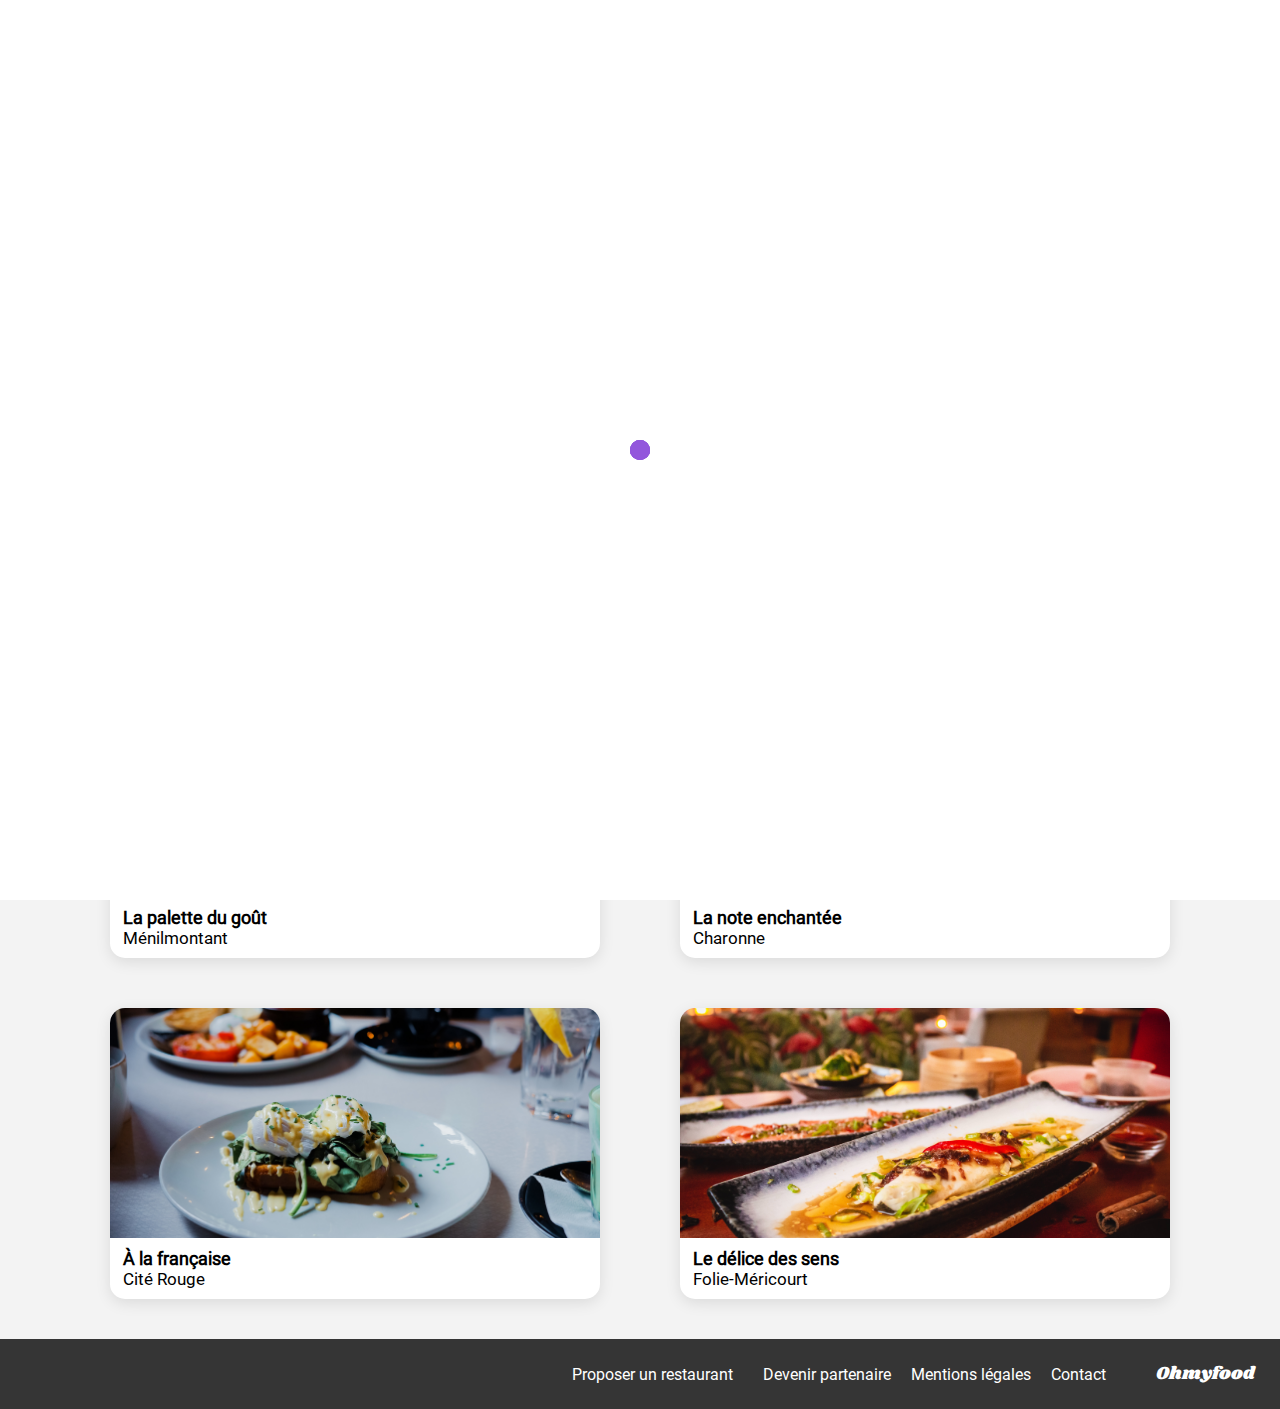
==== commit 5b4f9252: "Modifications animation icônes partie fonctionnement pasge d'accueil au survol" ====
--- a/index.html
+++ b/index.html
@@ -58,21 +58,21 @@
             <!--Étape 1-->
             <div class="step-fonctionnement">
                 <div class="circle-number">1</div>
-                <i class="fa-solid fa-mobile-screen-button"></i>
+                <i class="fa-solid fa-mobile-screen-button step-icon"></i>
                 <p>Choisissez un restaurant</p>
             </div>
 
             <!--Étape 2-->
             <div class="step-fonctionnement">
                 <div class="circle-number">2</div>
-                <i class="fa-solid fa-list-ul"></i>
+                <i class="fa-solid fa-list-ul step-icon"></i>
                 <p>Composez votre menu</p>
             </div>
 
            <!--Étape3--> 
             <div class="step-fonctionnement">
                 <div class="circle-number">3</div>
-                <i class="fa-solid fa-store"></i>
+                <i class="fa-solid fa-store step-icon"></i>
                 <p>Dégustez au restaurant</p>
             </div>
           </div>
--- a/assets/source/css/accueil.css
+++ b/assets/source/css/accueil.css
@@ -60,22 +60,20 @@
 }
 
 /*** Animation des coeurs ***/
-.button-heart {
+.container-icon .button-heart {
   background: none;
   border: none;
   cursor: pointer;
 }
-
-.fa-regular {
+.container-icon .fa-regular {
   font-size: 25px;
   right: 10px;
   position: absolute;
 }
-.fa-regular:hover {
+.container-icon .fa-regular:hover {
   opacity: 0;
 }
-
-.fa-solid {
+.container-icon .fa-solid {
   font-size: 25px;
   opacity: 0;
   right: 10px;
@@ -85,7 +83,7 @@
   -webkit-background-clip: text;
   color: transparent;
 }
-.fa-solid:hover {
+.container-icon .fa-solid:hover {
   opacity: 1;
 }
 
@@ -190,23 +188,23 @@
 }
 .loader .spinner div:nth-child(1) {
   animation-delay: 0.15s;
-  background-color: rgba(147, 86, 220, 0.9);
+  background-color: #9356dc;
 }
 .loader .spinner div:nth-child(2) {
   animation-delay: 0.3s;
-  background-color: rgba(147, 86, 220, 0.8);
+  background-color: #9356dc;
 }
 .loader .spinner div:nth-child(3) {
   animation-delay: 0.45s;
-  background-color: rgba(147, 86, 220, 0.7);
+  background-color: #9356dc;
 }
 .loader .spinner div:nth-child(4) {
   animation-delay: 0.6s;
-  background-color: rgba(147, 86, 220, 0.6);
+  background-color: #9356dc;
 }
 .loader .spinner div:nth-child(5) {
   animation-delay: 0.75s;
-  background-color: rgba(147, 86, 220, 0.5);
+  background-color: #9356dc;
 }
 
 @keyframes spinner-4t3wzl {
@@ -326,6 +324,9 @@
   flex: 1;
   padding: 25px;
 }
+.container-principal-fonctionnement .container-fonctionnement .step-fonctionnement:hover .step-icon {
+  color: #9356dc;
+}
 @media screen and (min-width: 1024px) {
   .container-principal-fonctionnement .container-fonctionnement .step-fonctionnement {
     width: 400px;
@@ -346,9 +347,6 @@
 }
 .container-principal-fonctionnement .container-fonctionnement i {
   color: #7e7e7e;
-}
-.container-principal-fonctionnement .container-fonctionnement .fa-store {
-  color: #9356dc;
 }
 .container-principal-fonctionnement .container-fonctionnement p {
   font-size: 16px;
